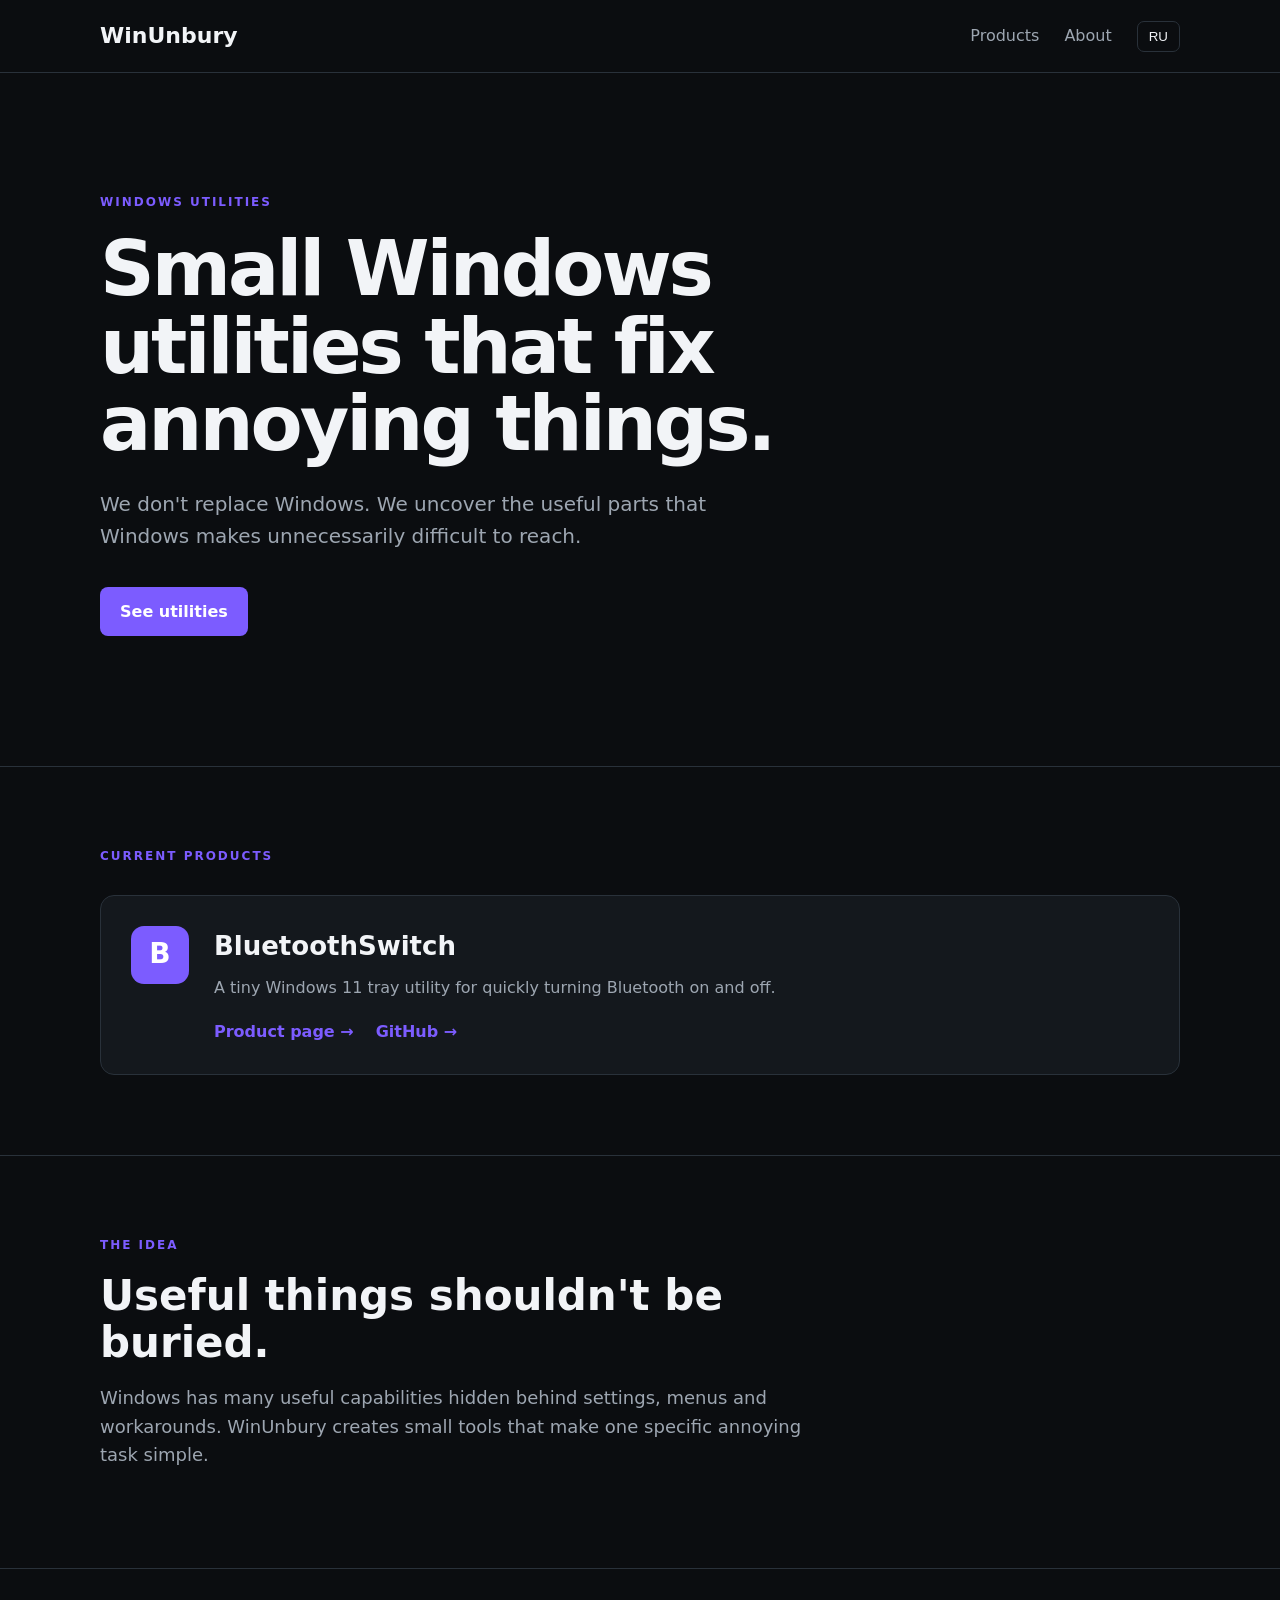
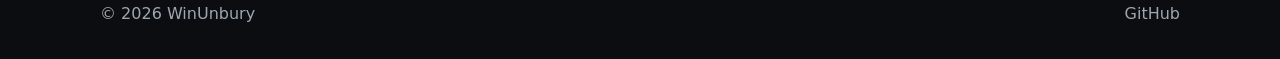
==== index.html @ 7b54a9d6 "Add full Russian and English language switch" ====
<!DOCTYPE html>
<html lang="en">
<head>
    <meta charset="UTF-8">
    <meta name="viewport" content="width=device-width, initial-scale=1.0">

    <title>WinUnbury — Small Windows Utilities</title>

    <meta
        name="description"
        content="Small Windows utilities that fix annoying things."
    >

    <meta property="og:title" content="WinUnbury — Small Windows Utilities">
    <meta
        property="og:description"
        content="Small Windows utilities that fix annoying things."
    >
    <meta property="og:type" content="website">

    <link rel="canonical" href="https://winunbury.com/">
    <link rel="stylesheet" href="style.css">
</head>

<body>

<header class="site-header">
    <div class="container header-inner">

        <a class="logo" href="/">WinUnbury</a>

        <nav>
            <a href="#products" data-en="Products" data-ru="Программы">Products</a>
            <a href="#about" data-en="About" data-ru="О проекте">About</a>

            <button id="languageButton" type="button">RU</button>
        </nav>

    </div>
</header>


<main>

<section class="hero">
    <div class="container">

        <div
            class="eyebrow"
            data-en="WINDOWS UTILITIES"
            data-ru="УТИЛИТЫ WINDOWS"
        >
            WINDOWS UTILITIES
        </div>

        <h1
            data-en="Small Windows utilities that fix annoying things."
            data-ru="Маленькие утилиты Windows, которые исправляют раздражающие вещи."
        >
            Small Windows utilities that fix annoying things.
        </h1>

        <p
            data-en="We don't replace Windows. We uncover the useful parts that Windows makes unnecessarily difficult to reach."
            data-ru="Мы не заменяем Windows. Мы достаём наружу полезные функции, до которых Windows заставляет слишком долго добираться."
        >
            We don't replace Windows.
            We uncover the useful parts that Windows makes unnecessarily difficult to reach.
        </p>

        <a
            class="button"
            href="#products"
            data-en="See utilities"
            data-ru="Посмотреть программы"
        >
            See utilities
        </a>

    </div>
</section>


<section id="products" class="products">
    <div class="container">

        <div
            class="section-label"
            data-en="CURRENT PRODUCTS"
            data-ru="ТЕКУЩИЕ ПРОГРАММЫ"
        >
            CURRENT PRODUCTS
        </div>

        <div class="product-card">

            <div class="product-icon">B</div>

            <div class="product-content">

                <h2>BluetoothSwitch</h2>

                <p
                    data-en="A tiny Windows 11 tray utility for quickly turning Bluetooth on and off."
                    data-ru="Маленькая утилита для Windows 11, которая позволяет быстро включать и выключать Bluetooth из системного трея."
                >
                    A tiny Windows 11 tray utility for quickly
                    turning Bluetooth on and off.
                </p>

                <div class="product-links">

                    <a
                        href="/bluetoothswitch/"
                        data-en="Product page →"
                        data-ru="Страница программы →"
                    >
                        Product page →
                    </a>

                    <a
                        href="https://github.com/AlikAskat/BluetoothSwitch"
                        target="_blank"
                        rel="noopener"
                    >
                        GitHub →
                    </a>

                </div>

            </div>

        </div>

    </div>
</section>


<section id="about" class="about">
    <div class="container">

        <div
            class="section-label"
            data-en="THE IDEA"
            data-ru="ИДЕЯ"
        >
            THE IDEA
        </div>

        <h2
            data-en="Useful things shouldn't be buried."
            data-ru="Полезные вещи не должны быть спрятаны."
        >
            Useful things shouldn't be buried.
        </h2>

        <p
            data-en="Windows has many useful capabilities hidden behind settings, menus and workarounds. WinUnbury creates small tools that make one specific annoying task simple."
            data-ru="В Windows много полезных возможностей спрятано за настройками, меню и обходными путями. WinUnbury создаёт небольшие инструменты, которые делают одну конкретную раздражающую задачу простой."
        >
            Windows has many useful capabilities hidden behind settings,
            menus and workarounds. WinUnbury creates small tools that make
            one specific annoying task simple.
        </p>

    </div>
</section>

</main>


<footer>
    <div class="container footer-inner">

        <span
            data-en="© 2026 WinUnbury"
            data-ru="© 2026 WinUnbury"
        >
            © 2026 WinUnbury
        </span>

        <a
            href="https://github.com/AlikAskat"
            target="_blank"
            rel="noopener"
        >
            GitHub
        </a>

    </div>
</footer>


<script>
const languageButton = document.getElementById("languageButton");

function setLanguage(language) {
    document.documentElement.lang = language;

    document.querySelectorAll("[data-en][data-ru]").forEach(element => {
        element.textContent = element.dataset[language];
    });

    languageButton.textContent = language === "en" ? "RU" : "EN";

    document.title = language === "en"
        ? "WinUnbury — Small Windows Utilities"
        : "WinUnbury — Небольшие утилиты Windows";

    const description = document.querySelector('meta[name="description"]');

    description.setAttribute(
        "content",
        language === "en"
            ? "Small Windows utilities that fix annoying things."
            : "Небольшие утилиты Windows, которые исправляют раздражающие вещи."
    );
}

languageButton.addEventListener("click", () => {
    const currentLanguage = document.documentElement.lang;

    setLanguage(currentLanguage === "en" ? "ru" : "en");
});
</script>

</body>
</html>
---- style.css ----
:root {
    --bg: #0b0d10;
    --surface: #14181d;
    --text: #f2f4f7;
    --muted: #9da6b1;
    --line: #29313a;
    --accent: #7c5cff;
}

* {
    box-sizing: border-box;
}

html {
    scroll-behavior: smooth;
}

body {
    margin: 0;
    background: var(--bg);
    color: var(--text);
    font-family: system-ui, -apple-system, "Segoe UI", sans-serif;
    line-height: 1.6;
}

a {
    color: inherit;
    text-decoration: none;
}

.container {
    width: min(1080px, calc(100% - 40px));
    margin: 0 auto;
}

.site-header {
    border-bottom: 1px solid var(--line);
}

.header-inner {
    min-height: 72px;
    display: flex;
    align-items: center;
    justify-content: space-between;
}

.logo {
    font-size: 22px;
    font-weight: 800;
}

nav {
    display: flex;
    align-items: center;
    gap: 25px;
}

nav a {
    color: var(--muted);
}

nav a:hover {
    color: var(--text);
}

#languageButton {
    border: 1px solid var(--line);
    background: transparent;
    color: var(--text);
    border-radius: 7px;
    padding: 7px 11px;
    cursor: pointer;
}

.hero {
    padding: 120px 0 130px;
}

.eyebrow,
.section-label {
    color: var(--accent);
    font-size: 12px;
    font-weight: 800;
    letter-spacing: 2px;
}

.hero h1 {
    max-width: 800px;
    margin: 18px 0 25px;
    font-size: clamp(42px, 7vw, 76px);
    line-height: 1.02;
    letter-spacing: -3px;
}

.hero p {
    max-width: 690px;
    margin-bottom: 35px;
    color: var(--muted);
    font-size: 20px;
}

.button {
    display: inline-block;
    background: var(--accent);
    color: white;
    padding: 12px 20px;
    border-radius: 8px;
    font-weight: 700;
}

.products,
.about {
    padding: 80px 0;
    border-top: 1px solid var(--line);
}

.product-card {
    margin-top: 28px;
    padding: 30px;
    display: flex;
    gap: 25px;
    border: 1px solid var(--line);
    border-radius: 14px;
    background: var(--surface);
}

.product-icon {
    width: 58px;
    height: 58px;
    flex: 0 0 58px;
    display: grid;
    place-items: center;
    border-radius: 13px;
    background: var(--accent);
    color: white;
    font-size: 28px;
    font-weight: 700;
}

.product-content h2 {
    margin: 0 0 8px;
    font-size: 26px;
}

.product-content p {
    margin: 0;
    color: var(--muted);
}

.product-links {
    display: flex;
    gap: 22px;
    margin-top: 18px;
}

.product-links a {
    color: var(--accent);
    font-weight: 700;
}

.about h2 {
    max-width: 700px;
    margin: 18px 0;
    font-size: 42px;
    line-height: 1.1;
}

.about p {
    max-width: 720px;
    color: var(--muted);
    font-size: 18px;
}

footer {
    border-top: 1px solid var(--line);
}

.footer-inner {
    min-height: 90px;
    display: flex;
    justify-content: space-between;
    align-items: center;
    color: var(--muted);
}

@media (max-width: 650px) {
    .container {
        width: min(100% - 28px, 1080px);
    }

    nav a {
        display: none;
    }

    .hero {
        padding: 80px 0 90px;
    }

    .hero h1 {
        font-size: 46px;
        letter-spacing: -2px;
    }

    .product-card {
        padding: 22px;
    }

    .about h2 {
        font-size: 34px;
    }
}
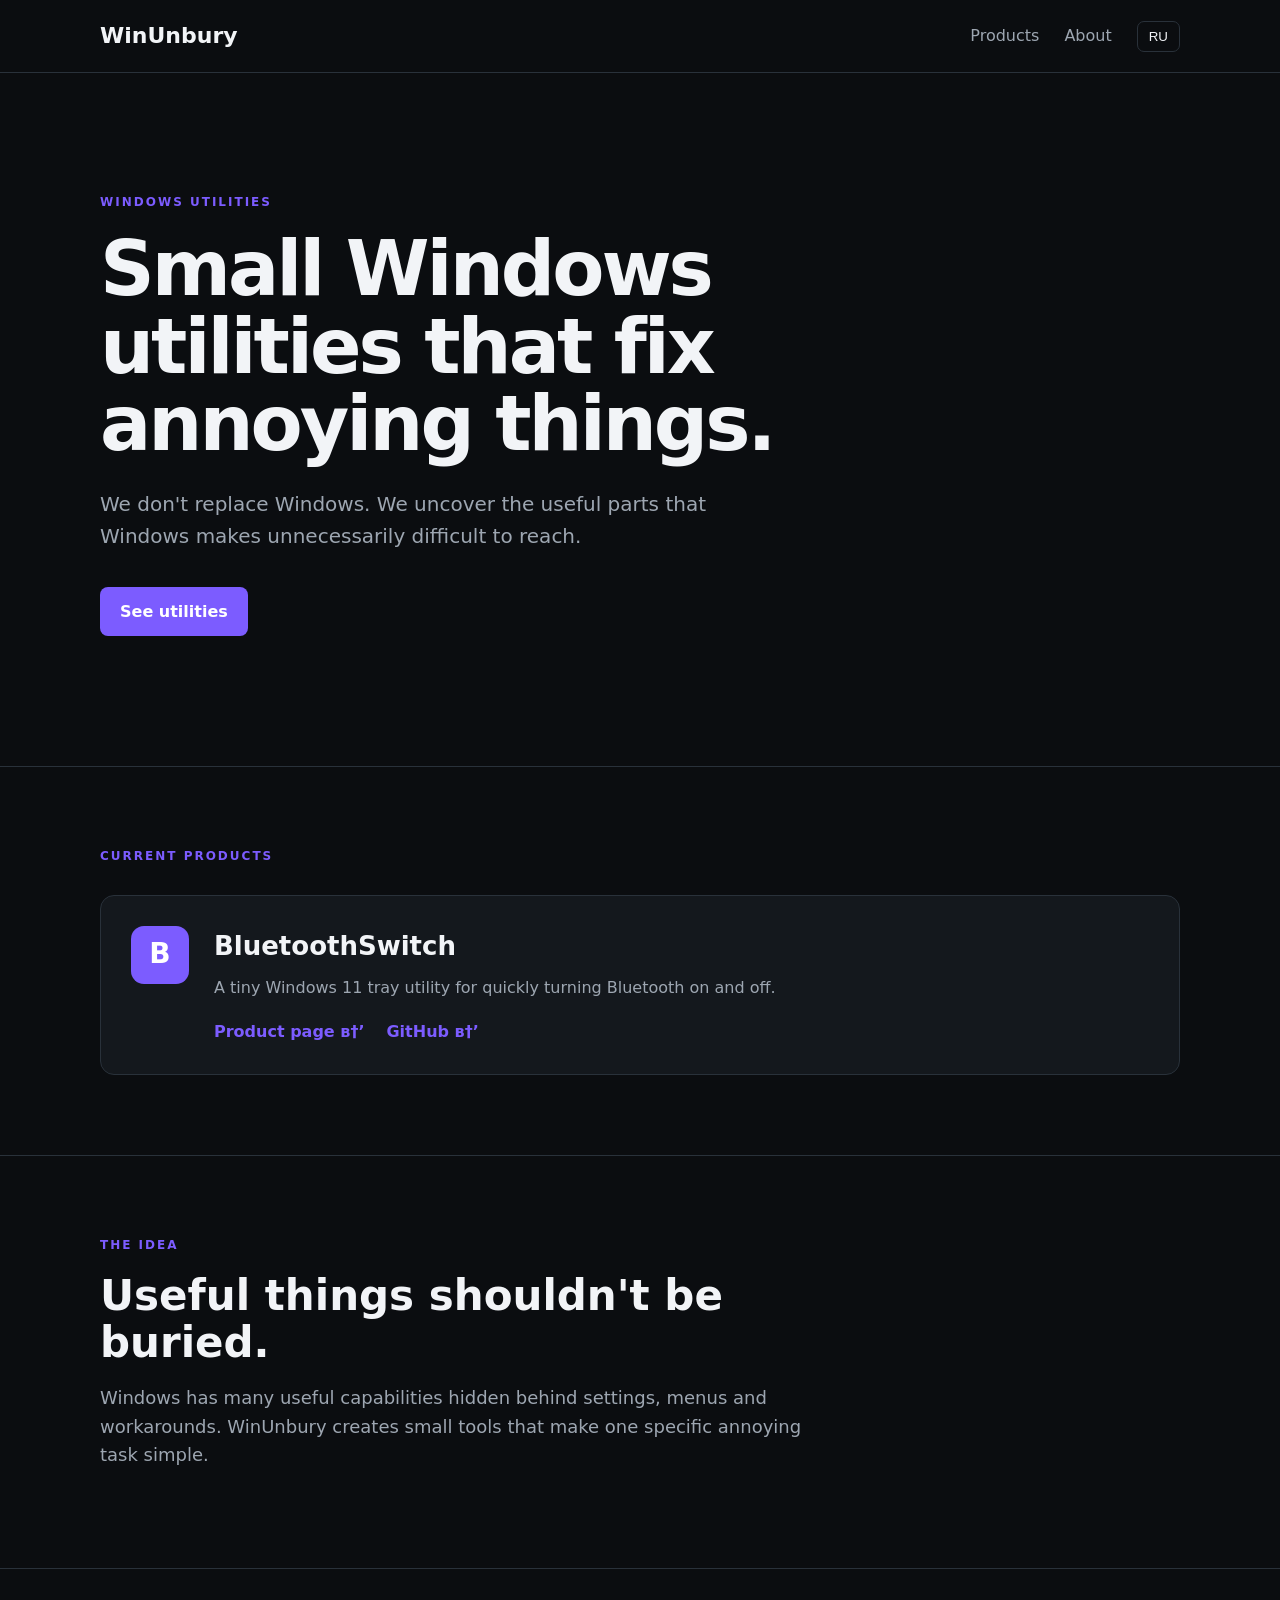
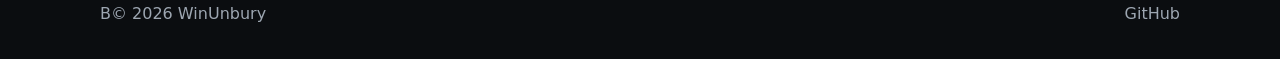
==== commit f5fba45c: "Add technical SEO" ====
--- a/index.html
+++ b/index.html
@@ -1,25 +1,40 @@
-<!DOCTYPE html>
+﻿<!DOCTYPE html>
 <html lang="en">
 <head>
     <meta charset="UTF-8">
     <meta name="viewport" content="width=device-width, initial-scale=1.0">
 
-    <title>WinUnbury — Small Windows Utilities</title>
+    <title>WinUnbury вЂ” Small Windows Utilities</title>
 
     <meta
         name="description"
         content="Small Windows utilities that fix annoying things."
     >
 
-    <meta property="og:title" content="WinUnbury — Small Windows Utilities">
+    <meta property="og:title" content="WinUnbury вЂ” Small Windows Utilities">
     <meta
         property="og:description"
         content="Small Windows utilities that fix annoying things."
     >
     <meta property="og:type" content="website">
 
-    <link rel="canonical" href="https://winunbury.com/">
-    <link rel="stylesheet" href="style.css">
+    <link rel="canonical" href="https://winunbury-site.pages.dev/">
+    <meta name="robots" content="index, follow">
+<meta name="theme-color" content="#0b0d10">
+
+<meta property="og:url" content="https://winunbury-site.pages.dev/">
+
+<script type="application/ld+json">
+{
+  "@context": "https://schema.org",
+  "@type": "WebSite",
+  "name": "WinUnbury",
+  "url": "https://winunbury-site.pages.dev/",
+  "description": "Small Windows utilities that fix annoying things."
+}
+</script>
+
+<link rel="stylesheet" href="style.css">
 </head>
 
 <body>
@@ -30,8 +45,8 @@
         <a class="logo" href="/">WinUnbury</a>
 
         <nav>
-            <a href="#products" data-en="Products" data-ru="Программы">Products</a>
-            <a href="#about" data-en="About" data-ru="О проекте">About</a>
+            <a href="#products" data-en="Products" data-ru="РџСЂРѕРіСЂР°РјРјС‹">Products</a>
+            <a href="#about" data-en="About" data-ru="Рћ РїСЂРѕРµРєС‚Рµ">About</a>
 
             <button id="languageButton" type="button">RU</button>
         </nav>
@@ -48,21 +63,21 @@
         <div
             class="eyebrow"
             data-en="WINDOWS UTILITIES"
-            data-ru="УТИЛИТЫ WINDOWS"
+            data-ru="РЈРўРР›РРўР« WINDOWS"
         >
             WINDOWS UTILITIES
         </div>
 
         <h1
             data-en="Small Windows utilities that fix annoying things."
-            data-ru="Маленькие утилиты Windows, которые исправляют раздражающие вещи."
+            data-ru="РњР°Р»РµРЅСЊРєРёРµ СѓС‚РёР»РёС‚С‹ Windows, РєРѕС‚РѕСЂС‹Рµ РёСЃРїСЂР°РІР»СЏСЋС‚ СЂР°Р·РґСЂР°Р¶Р°СЋС‰РёРµ РІРµС‰Рё."
         >
             Small Windows utilities that fix annoying things.
         </h1>
 
         <p
             data-en="We don't replace Windows. We uncover the useful parts that Windows makes unnecessarily difficult to reach."
-            data-ru="Мы не заменяем Windows. Мы достаём наружу полезные функции, до которых Windows заставляет слишком долго добираться."
+            data-ru="РњС‹ РЅРµ Р·Р°РјРµРЅСЏРµРј Windows. РњС‹ РґРѕСЃС‚Р°С‘Рј РЅР°СЂСѓР¶Сѓ РїРѕР»РµР·РЅС‹Рµ С„СѓРЅРєС†РёРё, РґРѕ РєРѕС‚РѕСЂС‹С… Windows Р·Р°СЃС‚Р°РІР»СЏРµС‚ СЃР»РёС€РєРѕРј РґРѕР»РіРѕ РґРѕР±РёСЂР°С‚СЊСЃСЏ."
         >
             We don't replace Windows.
             We uncover the useful parts that Windows makes unnecessarily difficult to reach.
@@ -72,7 +87,7 @@
             class="button"
             href="#products"
             data-en="See utilities"
-            data-ru="Посмотреть программы"
+            data-ru="РџРѕСЃРјРѕС‚СЂРµС‚СЊ РїСЂРѕРіСЂР°РјРјС‹"
         >
             See utilities
         </a>
@@ -87,7 +102,7 @@
         <div
             class="section-label"
             data-en="CURRENT PRODUCTS"
-            data-ru="ТЕКУЩИЕ ПРОГРАММЫ"
+            data-ru="РўР•РљРЈР©РР• РџР РћР“Р РђРњРњР«"
         >
             CURRENT PRODUCTS
         </div>
@@ -102,7 +117,7 @@
 
                 <p
                     data-en="A tiny Windows 11 tray utility for quickly turning Bluetooth on and off."
-                    data-ru="Маленькая утилита для Windows 11, которая позволяет быстро включать и выключать Bluetooth из системного трея."
+                    data-ru="РњР°Р»РµРЅСЊРєР°СЏ СѓС‚РёР»РёС‚Р° РґР»СЏ Windows 11, РєРѕС‚РѕСЂР°СЏ РїРѕР·РІРѕР»СЏРµС‚ Р±С‹СЃС‚СЂРѕ РІРєР»СЋС‡Р°С‚СЊ Рё РІС‹РєР»СЋС‡Р°С‚СЊ Bluetooth РёР· СЃРёСЃС‚РµРјРЅРѕРіРѕ С‚СЂРµСЏ."
                 >
                     A tiny Windows 11 tray utility for quickly
                     turning Bluetooth on and off.
@@ -112,10 +127,10 @@
 
                     <a
                         href="/bluetoothswitch/"
-                        data-en="Product page →"
-                        data-ru="Страница программы →"
+                        data-en="Product page в†’"
+                        data-ru="РЎС‚СЂР°РЅРёС†Р° РїСЂРѕРіСЂР°РјРјС‹ в†’"
                     >
-                        Product page →
+                        Product page в†’
                     </a>
 
                     <a
@@ -123,7 +138,7 @@
                         target="_blank"
                         rel="noopener"
                     >
-                        GitHub →
+                        GitHub в†’
                     </a>
 
                 </div>
@@ -142,21 +157,21 @@
         <div
             class="section-label"
             data-en="THE IDEA"
-            data-ru="ИДЕЯ"
+            data-ru="РР”Р•РЇ"
         >
             THE IDEA
         </div>
 
         <h2
             data-en="Useful things shouldn't be buried."
-            data-ru="Полезные вещи не должны быть спрятаны."
+            data-ru="РџРѕР»РµР·РЅС‹Рµ РІРµС‰Рё РЅРµ РґРѕР»Р¶РЅС‹ Р±С‹С‚СЊ СЃРїСЂСЏС‚Р°РЅС‹."
         >
             Useful things shouldn't be buried.
         </h2>
 
         <p
             data-en="Windows has many useful capabilities hidden behind settings, menus and workarounds. WinUnbury creates small tools that make one specific annoying task simple."
-            data-ru="В Windows много полезных возможностей спрятано за настройками, меню и обходными путями. WinUnbury создаёт небольшие инструменты, которые делают одну конкретную раздражающую задачу простой."
+            data-ru="Р’ Windows РјРЅРѕРіРѕ РїРѕР»РµР·РЅС‹С… РІРѕР·РјРѕР¶РЅРѕСЃС‚РµР№ СЃРїСЂСЏС‚Р°РЅРѕ Р·Р° РЅР°СЃС‚СЂРѕР№РєР°РјРё, РјРµРЅСЋ Рё РѕР±С…РѕРґРЅС‹РјРё РїСѓС‚СЏРјРё. WinUnbury СЃРѕР·РґР°С‘С‚ РЅРµР±РѕР»СЊС€РёРµ РёРЅСЃС‚СЂСѓРјРµРЅС‚С‹, РєРѕС‚РѕСЂС‹Рµ РґРµР»Р°СЋС‚ РѕРґРЅСѓ РєРѕРЅРєСЂРµС‚РЅСѓСЋ СЂР°Р·РґСЂР°Р¶Р°СЋС‰СѓСЋ Р·Р°РґР°С‡Сѓ РїСЂРѕСЃС‚РѕР№."
         >
             Windows has many useful capabilities hidden behind settings,
             menus and workarounds. WinUnbury creates small tools that make
@@ -173,10 +188,10 @@
     <div class="container footer-inner">
 
         <span
-            data-en="© 2026 WinUnbury"
-            data-ru="© 2026 WinUnbury"
-        >
-            © 2026 WinUnbury
+            data-en="В© 2026 WinUnbury"
+            data-ru="В© 2026 WinUnbury"
+        >
+            В© 2026 WinUnbury
         </span>
 
         <a
@@ -204,8 +219,8 @@
     languageButton.textContent = language === "en" ? "RU" : "EN";
 
     document.title = language === "en"
-        ? "WinUnbury — Small Windows Utilities"
-        : "WinUnbury — Небольшие утилиты Windows";
+        ? "WinUnbury вЂ” Small Windows Utilities"
+        : "WinUnbury вЂ” РќРµР±РѕР»СЊС€РёРµ СѓС‚РёР»РёС‚С‹ Windows";
 
     const description = document.querySelector('meta[name="description"]');
 
@@ -213,7 +228,7 @@
         "content",
         language === "en"
             ? "Small Windows utilities that fix annoying things."
-            : "Небольшие утилиты Windows, которые исправляют раздражающие вещи."
+            : "РќРµР±РѕР»СЊС€РёРµ СѓС‚РёР»РёС‚С‹ Windows, РєРѕС‚РѕСЂС‹Рµ РёСЃРїСЂР°РІР»СЏСЋС‚ СЂР°Р·РґСЂР°Р¶Р°СЋС‰РёРµ РІРµС‰Рё."
     );
 }
 
@@ -225,4 +240,4 @@
 </script>
 
 </body>
-</html>+</html>
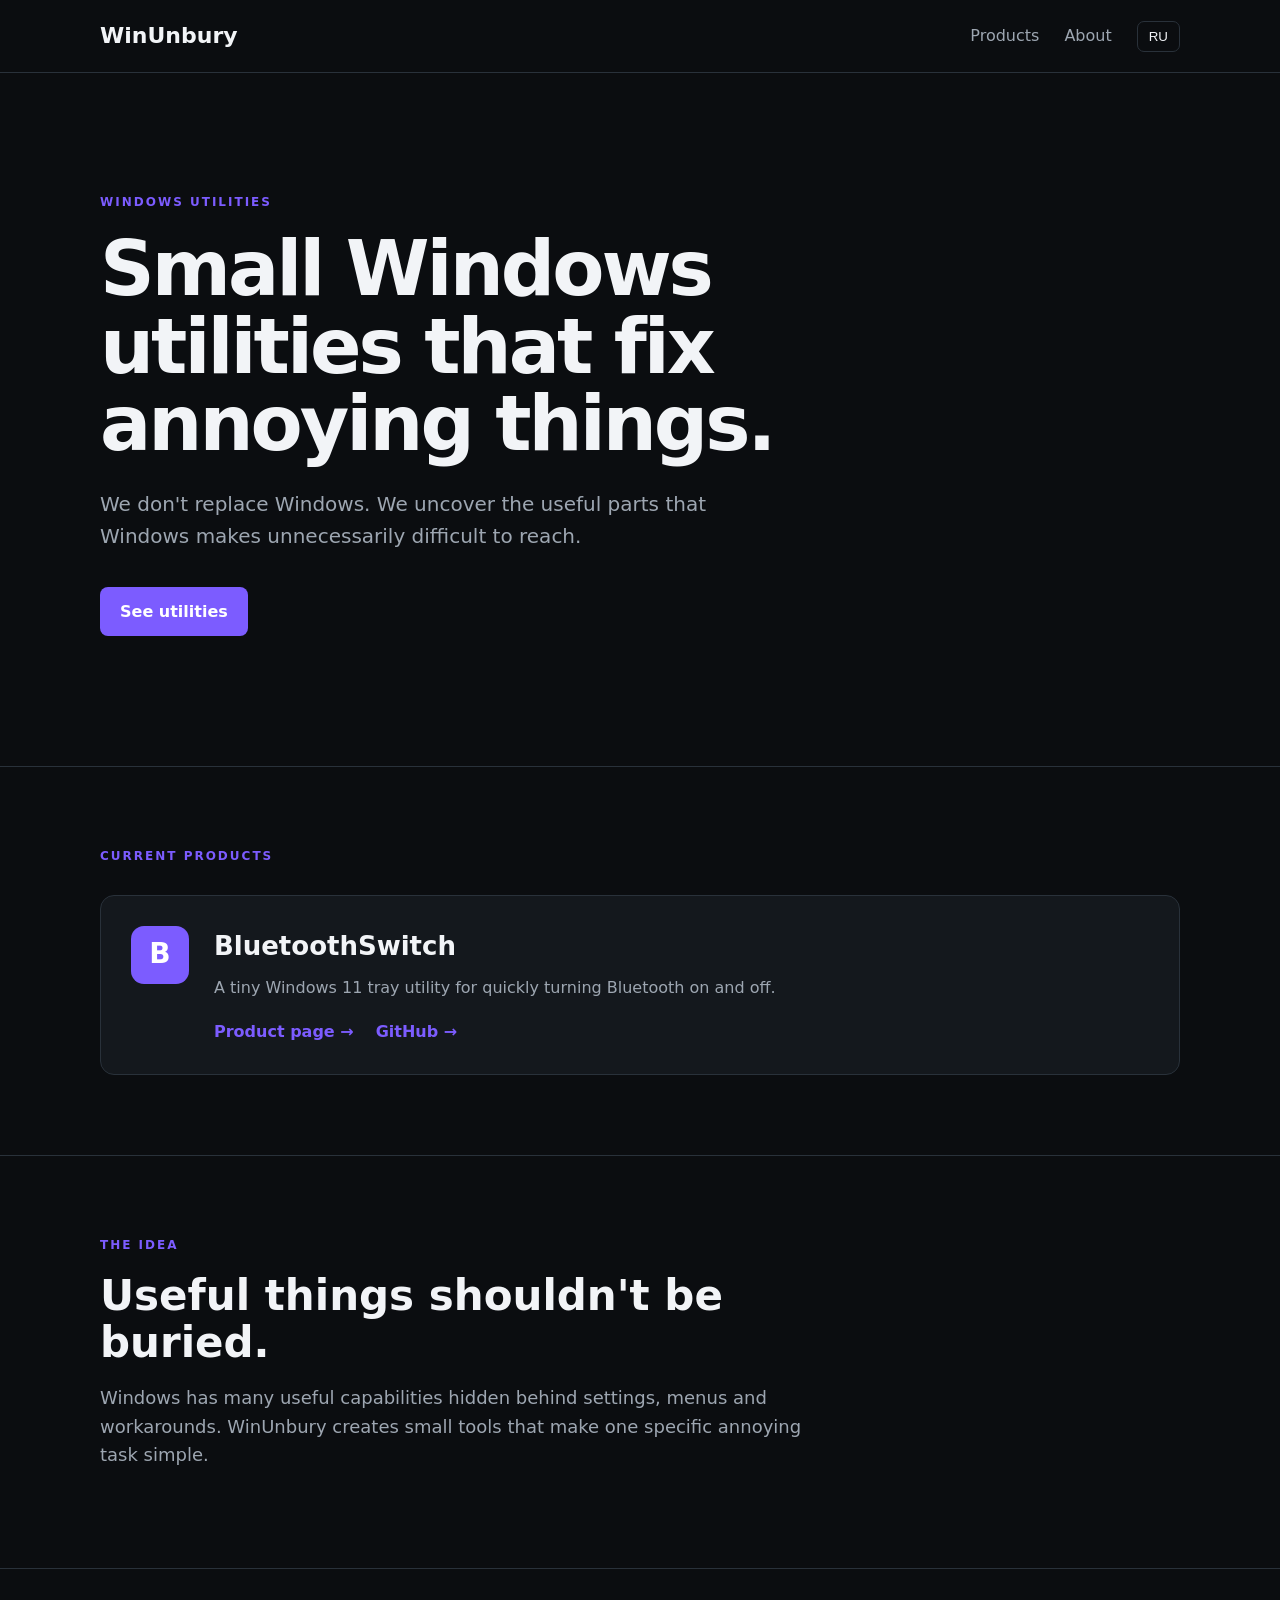
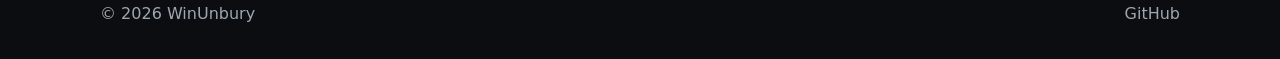
==== commit bc57bca2: "Fix homepage encoding" ====
--- a/index.html
+++ b/index.html
@@ -1,40 +1,32 @@
-﻿<!DOCTYPE html>
+<!DOCTYPE html>
 <html lang="en">
 <head>
     <meta charset="UTF-8">
     <meta name="viewport" content="width=device-width, initial-scale=1.0">
 
-    <title>WinUnbury вЂ” Small Windows Utilities</title>
+    <title>WinUnbury — Small Windows Utilities</title>
+    <meta name="description" content="Small Windows utilities that fix annoying things.">
 
-    <meta
-        name="description"
-        content="Small Windows utilities that fix annoying things."
-    >
-
-    <meta property="og:title" content="WinUnbury вЂ” Small Windows Utilities">
-    <meta
-        property="og:description"
-        content="Small Windows utilities that fix annoying things."
-    >
+    <meta property="og:title" content="WinUnbury — Small Windows Utilities">
+    <meta property="og:description" content="Small Windows utilities that fix annoying things.">
     <meta property="og:type" content="website">
+    <meta property="og:url" content="https://winunbury-site.pages.dev/">
 
     <link rel="canonical" href="https://winunbury-site.pages.dev/">
     <meta name="robots" content="index, follow">
-<meta name="theme-color" content="#0b0d10">
+    <meta name="theme-color" content="#0b0d10">
 
-<meta property="og:url" content="https://winunbury-site.pages.dev/">
+    <script type="application/ld+json">
+    {
+        "@context": "https://schema.org",
+        "@type": "WebSite",
+        "name": "WinUnbury",
+        "url": "https://winunbury-site.pages.dev/",
+        "description": "Small Windows utilities that fix annoying things."
+    }
+    </script>
 
-<script type="application/ld+json">
-{
-  "@context": "https://schema.org",
-  "@type": "WebSite",
-  "name": "WinUnbury",
-  "url": "https://winunbury-site.pages.dev/",
-  "description": "Small Windows utilities that fix annoying things."
-}
-</script>
-
-<link rel="stylesheet" href="style.css">
+    <link rel="stylesheet" href="/style.css">
 </head>
 
 <body>
@@ -45,8 +37,13 @@
         <a class="logo" href="/">WinUnbury</a>
 
         <nav>
-            <a href="#products" data-en="Products" data-ru="РџСЂРѕРіСЂР°РјРјС‹">Products</a>
-            <a href="#about" data-en="About" data-ru="Рћ РїСЂРѕРµРєС‚Рµ">About</a>
+            <a href="#products"
+               data-en="Products"
+               data-ru="Программы">Products</a>
+
+            <a href="#about"
+               data-en="About"
+               data-ru="О проекте">About</a>
 
             <button id="languageButton" type="button">RU</button>
         </nav>
@@ -60,35 +57,28 @@
 <section class="hero">
     <div class="container">
 
-        <div
-            class="eyebrow"
-            data-en="WINDOWS UTILITIES"
-            data-ru="РЈРўРР›РРўР« WINDOWS"
-        >
+        <div class="eyebrow"
+             data-en="WINDOWS UTILITIES"
+             data-ru="УТИЛИТЫ ДЛЯ WINDOWS">
             WINDOWS UTILITIES
         </div>
 
         <h1
             data-en="Small Windows utilities that fix annoying things."
-            data-ru="РњР°Р»РµРЅСЊРєРёРµ СѓС‚РёР»РёС‚С‹ Windows, РєРѕС‚РѕСЂС‹Рµ РёСЃРїСЂР°РІР»СЏСЋС‚ СЂР°Р·РґСЂР°Р¶Р°СЋС‰РёРµ РІРµС‰Рё."
-        >
+            data-ru="Небольшие утилиты Windows, которые решают раздражающие мелочи.">
             Small Windows utilities that fix annoying things.
         </h1>
 
         <p
             data-en="We don't replace Windows. We uncover the useful parts that Windows makes unnecessarily difficult to reach."
-            data-ru="РњС‹ РЅРµ Р·Р°РјРµРЅСЏРµРј Windows. РњС‹ РґРѕСЃС‚Р°С‘Рј РЅР°СЂСѓР¶Сѓ РїРѕР»РµР·РЅС‹Рµ С„СѓРЅРєС†РёРё, РґРѕ РєРѕС‚РѕСЂС‹С… Windows Р·Р°СЃС‚Р°РІР»СЏРµС‚ СЃР»РёС€РєРѕРј РґРѕР»РіРѕ РґРѕР±РёСЂР°С‚СЊСЃСЏ."
-        >
-            We don't replace Windows.
-            We uncover the useful parts that Windows makes unnecessarily difficult to reach.
+            data-ru="Мы не заменяем Windows. Мы делаем удобнее то, что Windows почему-то прячет глубоко в системе.">
+            We don't replace Windows. We uncover the useful parts that Windows makes unnecessarily difficult to reach.
         </p>
 
-        <a
-            class="button"
-            href="#products"
-            data-en="See utilities"
-            data-ru="РџРѕСЃРјРѕС‚СЂРµС‚СЊ РїСЂРѕРіСЂР°РјРјС‹"
-        >
+        <a class="button"
+           href="#products"
+           data-en="See utilities"
+           data-ru="Посмотреть программы">
             See utilities
         </a>
 
@@ -99,11 +89,9 @@
 <section id="products" class="products">
     <div class="container">
 
-        <div
-            class="section-label"
-            data-en="CURRENT PRODUCTS"
-            data-ru="РўР•РљРЈР©РР• РџР РћР“Р РђРњРњР«"
-        >
+        <div class="section-label"
+             data-en="CURRENT PRODUCTS"
+             data-ru="ТЕКУЩИЕ ПРОГРАММЫ">
             CURRENT PRODUCTS
         </div>
 
@@ -117,28 +105,22 @@
 
                 <p
                     data-en="A tiny Windows 11 tray utility for quickly turning Bluetooth on and off."
-                    data-ru="РњР°Р»РµРЅСЊРєР°СЏ СѓС‚РёР»РёС‚Р° РґР»СЏ Windows 11, РєРѕС‚РѕСЂР°СЏ РїРѕР·РІРѕР»СЏРµС‚ Р±С‹СЃС‚СЂРѕ РІРєР»СЋС‡Р°С‚СЊ Рё РІС‹РєР»СЋС‡Р°С‚СЊ Bluetooth РёР· СЃРёСЃС‚РµРјРЅРѕРіРѕ С‚СЂРµСЏ."
-                >
-                    A tiny Windows 11 tray utility for quickly
-                    turning Bluetooth on and off.
+                    data-ru="Небольшая утилита для Windows 11, которая позволяет быстро включать и выключать Bluetooth.">
+                    A tiny Windows 11 tray utility for quickly turning Bluetooth on and off.
                 </p>
 
                 <div class="product-links">
 
-                    <a
-                        href="/bluetoothswitch/"
-                        data-en="Product page в†’"
-                        data-ru="РЎС‚СЂР°РЅРёС†Р° РїСЂРѕРіСЂР°РјРјС‹ в†’"
-                    >
-                        Product page в†’
+                    <a href="/bluetoothswitch/"
+                       data-en="Product page →"
+                       data-ru="Страница программы →">
+                        Product page →
                     </a>
 
-                    <a
-                        href="https://github.com/AlikAskat/BluetoothSwitch"
-                        target="_blank"
-                        rel="noopener"
-                    >
-                        GitHub в†’
+                    <a href="https://github.com/AlikAskat/BluetoothSwitch"
+                       target="_blank"
+                       rel="noopener">
+                        GitHub →
                     </a>
 
                 </div>
@@ -154,28 +136,22 @@
 <section id="about" class="about">
     <div class="container">
 
-        <div
-            class="section-label"
-            data-en="THE IDEA"
-            data-ru="РР”Р•РЇ"
-        >
+        <div class="section-label"
+             data-en="THE IDEA"
+             data-ru="ИДЕЯ">
             THE IDEA
         </div>
 
         <h2
             data-en="Useful things shouldn't be buried."
-            data-ru="РџРѕР»РµР·РЅС‹Рµ РІРµС‰Рё РЅРµ РґРѕР»Р¶РЅС‹ Р±С‹С‚СЊ СЃРїСЂСЏС‚Р°РЅС‹."
-        >
+            data-ru="Полезные вещи не должны быть спрятаны.">
             Useful things shouldn't be buried.
         </h2>
 
         <p
             data-en="Windows has many useful capabilities hidden behind settings, menus and workarounds. WinUnbury creates small tools that make one specific annoying task simple."
-            data-ru="Р’ Windows РјРЅРѕРіРѕ РїРѕР»РµР·РЅС‹С… РІРѕР·РјРѕР¶РЅРѕСЃС‚РµР№ СЃРїСЂСЏС‚Р°РЅРѕ Р·Р° РЅР°СЃС‚СЂРѕР№РєР°РјРё, РјРµРЅСЋ Рё РѕР±С…РѕРґРЅС‹РјРё РїСѓС‚СЏРјРё. WinUnbury СЃРѕР·РґР°С‘С‚ РЅРµР±РѕР»СЊС€РёРµ РёРЅСЃС‚СЂСѓРјРµРЅС‚С‹, РєРѕС‚РѕСЂС‹Рµ РґРµР»Р°СЋС‚ РѕРґРЅСѓ РєРѕРЅРєСЂРµС‚РЅСѓСЋ СЂР°Р·РґСЂР°Р¶Р°СЋС‰СѓСЋ Р·Р°РґР°С‡Сѓ РїСЂРѕСЃС‚РѕР№."
-        >
-            Windows has many useful capabilities hidden behind settings,
-            menus and workarounds. WinUnbury creates small tools that make
-            one specific annoying task simple.
+            data-ru="В Windows много полезных возможностей спрятано за настройками, меню и лишними обходными путями. WinUnbury делает небольшие программы, которые решают одну конкретную раздражающую задачу.">
+            Windows has many useful capabilities hidden behind settings, menus and workarounds. WinUnbury creates small tools that make one specific annoying task simple.
         </p>
 
     </div>
@@ -187,18 +163,11 @@
 <footer>
     <div class="container footer-inner">
 
-        <span
-            data-en="В© 2026 WinUnbury"
-            data-ru="В© 2026 WinUnbury"
-        >
-            В© 2026 WinUnbury
-        </span>
+        <span>© 2026 WinUnbury</span>
 
-        <a
-            href="https://github.com/AlikAskat"
-            target="_blank"
-            rel="noopener"
-        >
+        <a href="https://github.com/AlikAskat"
+           target="_blank"
+           rel="noopener">
             GitHub
         </a>
 
@@ -209,33 +178,18 @@
 <script>
 const languageButton = document.getElementById("languageButton");
 
-function setLanguage(language) {
-    document.documentElement.lang = language;
+languageButton.addEventListener("click", function () {
 
-    document.querySelectorAll("[data-en][data-ru]").forEach(element => {
-        element.textContent = element.dataset[language];
+    const currentLanguage = document.documentElement.lang;
+    const newLanguage = currentLanguage === "en" ? "ru" : "en";
+
+    document.documentElement.lang = newLanguage;
+
+    document.querySelectorAll("[data-en][data-ru]").forEach(function (element) {
+        element.textContent = element.getAttribute("data-" + newLanguage);
     });
 
-    languageButton.textContent = language === "en" ? "RU" : "EN";
-
-    document.title = language === "en"
-        ? "WinUnbury вЂ” Small Windows Utilities"
-        : "WinUnbury вЂ” РќРµР±РѕР»СЊС€РёРµ СѓС‚РёР»РёС‚С‹ Windows";
-
-    const description = document.querySelector('meta[name="description"]');
-
-    description.setAttribute(
-        "content",
-        language === "en"
-            ? "Small Windows utilities that fix annoying things."
-            : "РќРµР±РѕР»СЊС€РёРµ СѓС‚РёР»РёС‚С‹ Windows, РєРѕС‚РѕСЂС‹Рµ РёСЃРїСЂР°РІР»СЏСЋС‚ СЂР°Р·РґСЂР°Р¶Р°СЋС‰РёРµ РІРµС‰Рё."
-    );
-}
-
-languageButton.addEventListener("click", () => {
-    const currentLanguage = document.documentElement.lang;
-
-    setLanguage(currentLanguage === "en" ? "ru" : "en");
+    languageButton.textContent = newLanguage === "en" ? "RU" : "EN";
 });
 </script>
 
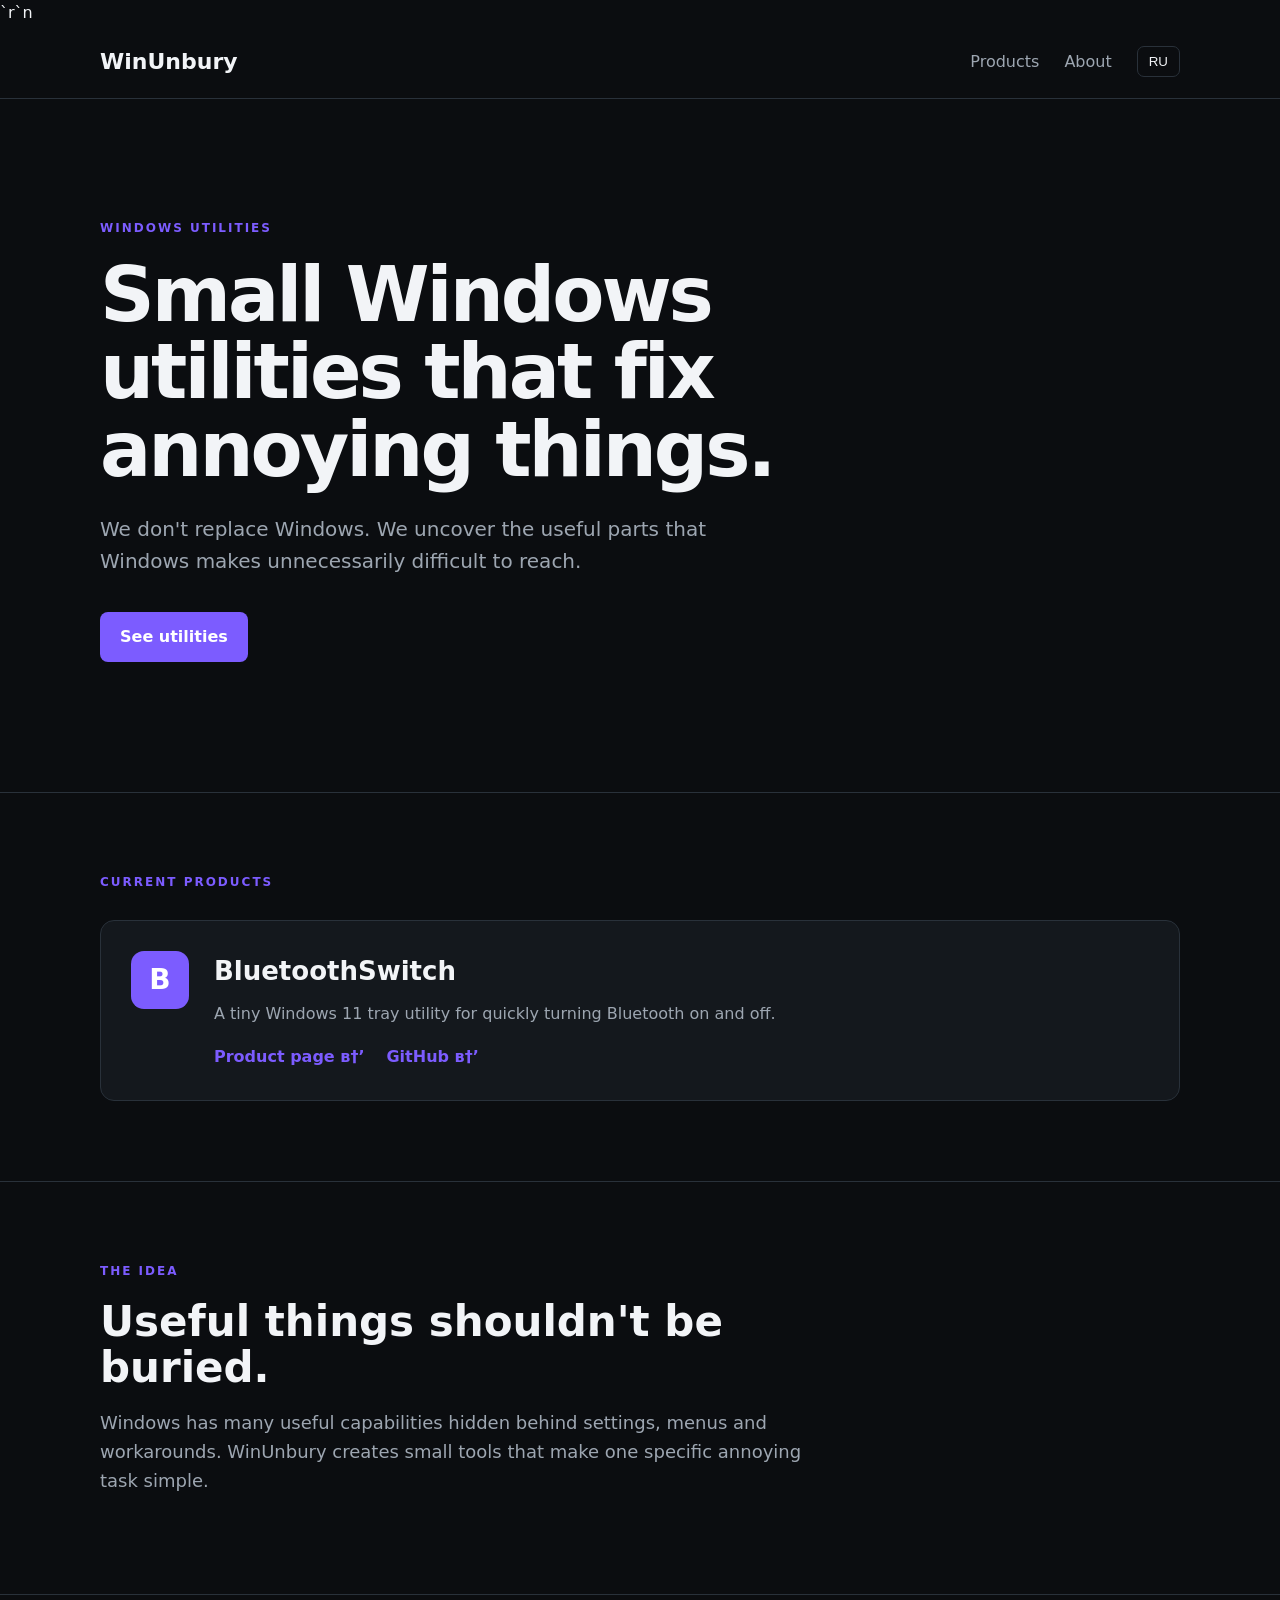
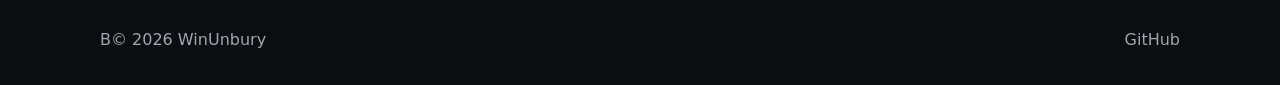
==== commit 62dc699e: "Add selected WinUnbury favicon" ====
--- a/index.html
+++ b/index.html
@@ -1,13 +1,13 @@
-<!DOCTYPE html>
+﻿<!DOCTYPE html>
 <html lang="en">
 <head>
     <meta charset="UTF-8">
     <meta name="viewport" content="width=device-width, initial-scale=1.0">
 
-    <title>WinUnbury — Small Windows Utilities</title>
+    <title>WinUnbury вЂ” Small Windows Utilities</title>`r`n    <link rel="icon" type="image/png" href="/winunbury-favicon-selected.png">
     <meta name="description" content="Small Windows utilities that fix annoying things.">
 
-    <meta property="og:title" content="WinUnbury — Small Windows Utilities">
+    <meta property="og:title" content="WinUnbury вЂ” Small Windows Utilities">
     <meta property="og:description" content="Small Windows utilities that fix annoying things.">
     <meta property="og:type" content="website">
     <meta property="og:url" content="https://winunbury-site.pages.dev/">
@@ -39,11 +39,11 @@
         <nav>
             <a href="#products"
                data-en="Products"
-               data-ru="Программы">Products</a>
+               data-ru="РџСЂРѕРіСЂР°РјРјС‹">Products</a>
 
             <a href="#about"
                data-en="About"
-               data-ru="О проекте">About</a>
+               data-ru="Рћ РїСЂРѕРµРєС‚Рµ">About</a>
 
             <button id="languageButton" type="button">RU</button>
         </nav>
@@ -59,26 +59,26 @@
 
         <div class="eyebrow"
              data-en="WINDOWS UTILITIES"
-             data-ru="УТИЛИТЫ ДЛЯ WINDOWS">
+             data-ru="РЈРўРР›РРўР« Р”Р›РЇ WINDOWS">
             WINDOWS UTILITIES
         </div>
 
         <h1
             data-en="Small Windows utilities that fix annoying things."
-            data-ru="Небольшие утилиты Windows, которые решают раздражающие мелочи.">
+            data-ru="РќРµР±РѕР»СЊС€РёРµ СѓС‚РёР»РёС‚С‹ Windows, РєРѕС‚РѕСЂС‹Рµ СЂРµС€Р°СЋС‚ СЂР°Р·РґСЂР°Р¶Р°СЋС‰РёРµ РјРµР»РѕС‡Рё.">
             Small Windows utilities that fix annoying things.
         </h1>
 
         <p
             data-en="We don't replace Windows. We uncover the useful parts that Windows makes unnecessarily difficult to reach."
-            data-ru="Мы не заменяем Windows. Мы делаем удобнее то, что Windows почему-то прячет глубоко в системе.">
+            data-ru="РњС‹ РЅРµ Р·Р°РјРµРЅСЏРµРј Windows. РњС‹ РґРµР»Р°РµРј СѓРґРѕР±РЅРµРµ С‚Рѕ, С‡С‚Рѕ Windows РїРѕС‡РµРјСѓ-С‚Рѕ РїСЂСЏС‡РµС‚ РіР»СѓР±РѕРєРѕ РІ СЃРёСЃС‚РµРјРµ.">
             We don't replace Windows. We uncover the useful parts that Windows makes unnecessarily difficult to reach.
         </p>
 
         <a class="button"
            href="#products"
            data-en="See utilities"
-           data-ru="Посмотреть программы">
+           data-ru="РџРѕСЃРјРѕС‚СЂРµС‚СЊ РїСЂРѕРіСЂР°РјРјС‹">
             See utilities
         </a>
 
@@ -91,7 +91,7 @@
 
         <div class="section-label"
              data-en="CURRENT PRODUCTS"
-             data-ru="ТЕКУЩИЕ ПРОГРАММЫ">
+             data-ru="РўР•РљРЈР©РР• РџР РћР“Р РђРњРњР«">
             CURRENT PRODUCTS
         </div>
 
@@ -105,22 +105,22 @@
 
                 <p
                     data-en="A tiny Windows 11 tray utility for quickly turning Bluetooth on and off."
-                    data-ru="Небольшая утилита для Windows 11, которая позволяет быстро включать и выключать Bluetooth.">
+                    data-ru="РќРµР±РѕР»СЊС€Р°СЏ СѓС‚РёР»РёС‚Р° РґР»СЏ Windows 11, РєРѕС‚РѕСЂР°СЏ РїРѕР·РІРѕР»СЏРµС‚ Р±С‹СЃС‚СЂРѕ РІРєР»СЋС‡Р°С‚СЊ Рё РІС‹РєР»СЋС‡Р°С‚СЊ Bluetooth.">
                     A tiny Windows 11 tray utility for quickly turning Bluetooth on and off.
                 </p>
 
                 <div class="product-links">
 
                     <a href="/bluetoothswitch/"
-                       data-en="Product page →"
-                       data-ru="Страница программы →">
-                        Product page →
+                       data-en="Product page в†’"
+                       data-ru="РЎС‚СЂР°РЅРёС†Р° РїСЂРѕРіСЂР°РјРјС‹ в†’">
+                        Product page в†’
                     </a>
 
                     <a href="https://github.com/AlikAskat/BluetoothSwitch"
                        target="_blank"
                        rel="noopener">
-                        GitHub →
+                        GitHub в†’
                     </a>
 
                 </div>
@@ -138,19 +138,19 @@
 
         <div class="section-label"
              data-en="THE IDEA"
-             data-ru="ИДЕЯ">
+             data-ru="РР”Р•РЇ">
             THE IDEA
         </div>
 
         <h2
             data-en="Useful things shouldn't be buried."
-            data-ru="Полезные вещи не должны быть спрятаны.">
+            data-ru="РџРѕР»РµР·РЅС‹Рµ РІРµС‰Рё РЅРµ РґРѕР»Р¶РЅС‹ Р±С‹С‚СЊ СЃРїСЂСЏС‚Р°РЅС‹.">
             Useful things shouldn't be buried.
         </h2>
 
         <p
             data-en="Windows has many useful capabilities hidden behind settings, menus and workarounds. WinUnbury creates small tools that make one specific annoying task simple."
-            data-ru="В Windows много полезных возможностей спрятано за настройками, меню и лишними обходными путями. WinUnbury делает небольшие программы, которые решают одну конкретную раздражающую задачу.">
+            data-ru="Р’ Windows РјРЅРѕРіРѕ РїРѕР»РµР·РЅС‹С… РІРѕР·РјРѕР¶РЅРѕСЃС‚РµР№ СЃРїСЂСЏС‚Р°РЅРѕ Р·Р° РЅР°СЃС‚СЂРѕР№РєР°РјРё, РјРµРЅСЋ Рё Р»РёС€РЅРёРјРё РѕР±С…РѕРґРЅС‹РјРё РїСѓС‚СЏРјРё. WinUnbury РґРµР»Р°РµС‚ РЅРµР±РѕР»СЊС€РёРµ РїСЂРѕРіСЂР°РјРјС‹, РєРѕС‚РѕСЂС‹Рµ СЂРµС€Р°СЋС‚ РѕРґРЅСѓ РєРѕРЅРєСЂРµС‚РЅСѓСЋ СЂР°Р·РґСЂР°Р¶Р°СЋС‰СѓСЋ Р·Р°РґР°С‡Сѓ.">
             Windows has many useful capabilities hidden behind settings, menus and workarounds. WinUnbury creates small tools that make one specific annoying task simple.
         </p>
 
@@ -163,7 +163,7 @@
 <footer>
     <div class="container footer-inner">
 
-        <span>© 2026 WinUnbury</span>
+        <span>В© 2026 WinUnbury</span>
 
         <a href="https://github.com/AlikAskat"
            target="_blank"
@@ -195,3 +195,4 @@
 
 </body>
 </html>
+
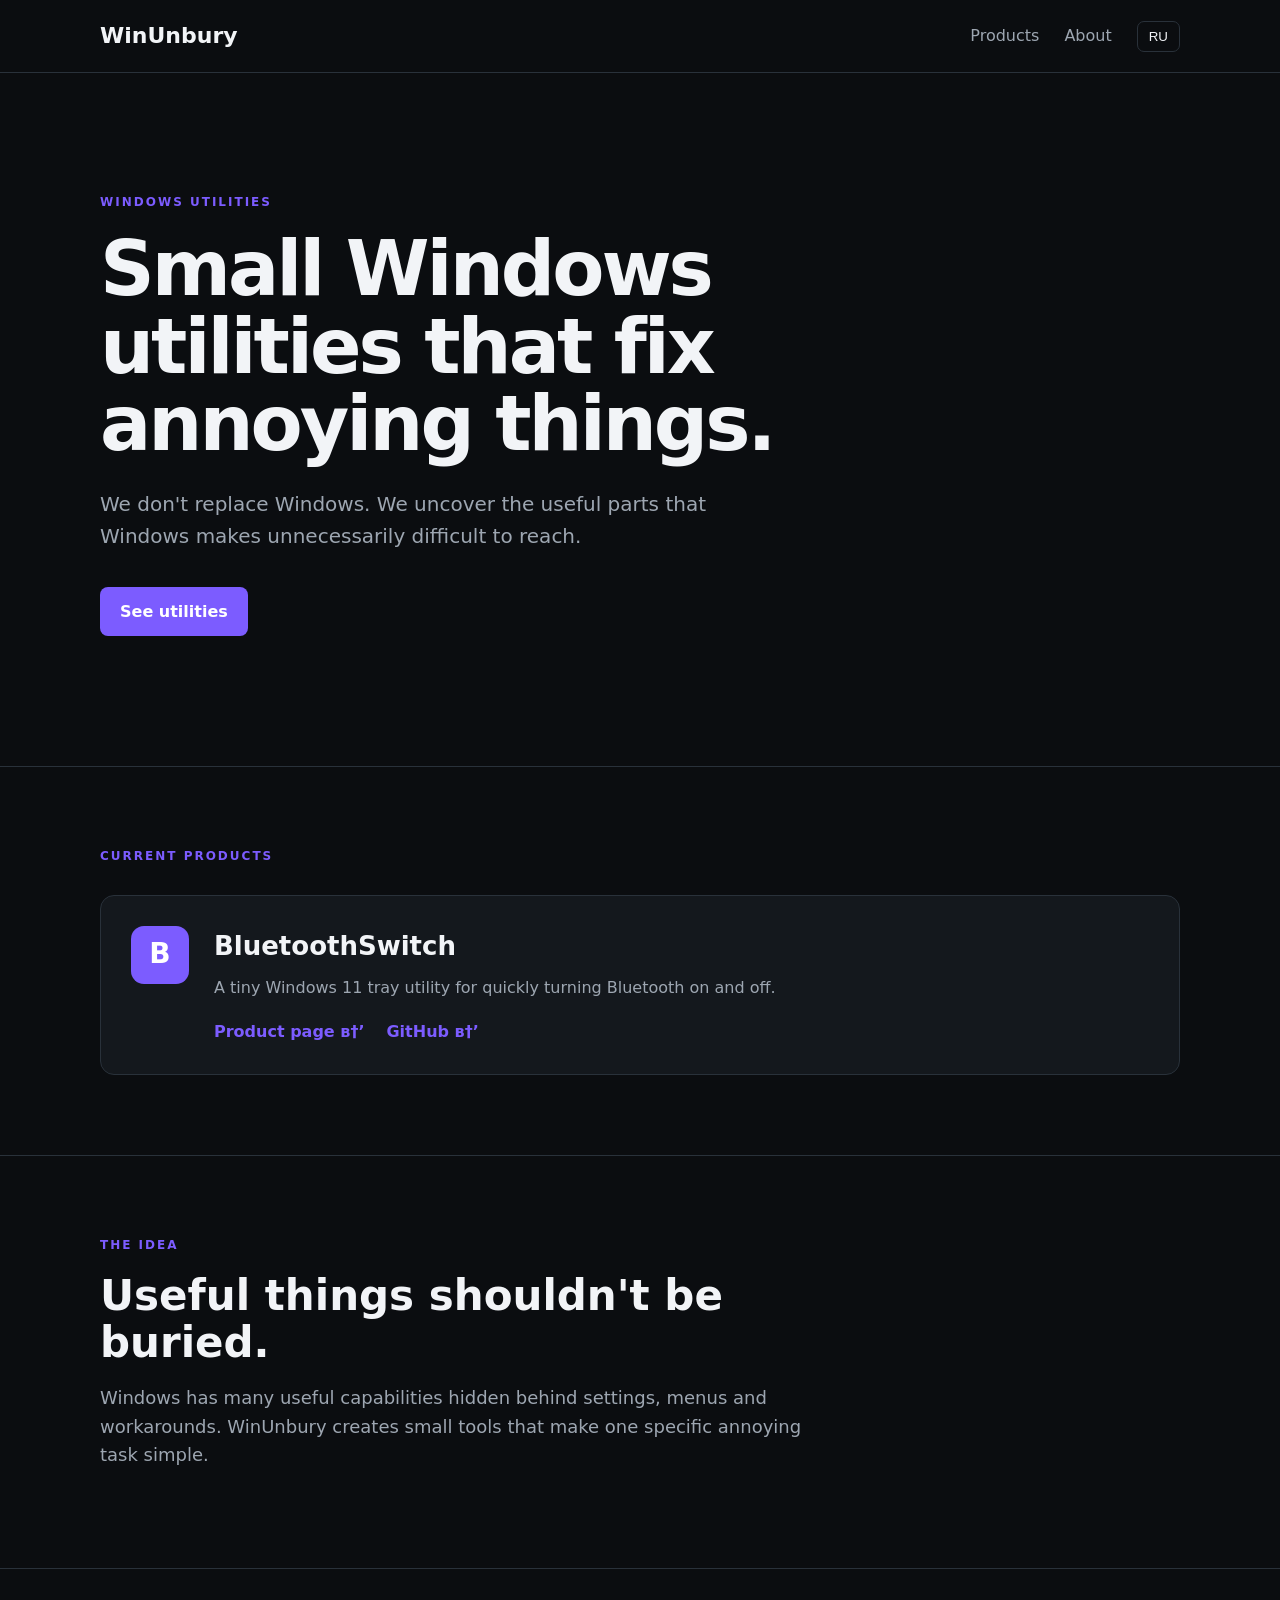
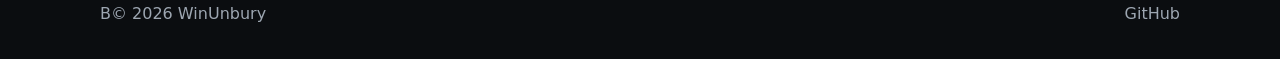
==== commit 1ce5c505: "Fix favicon markup" ====
--- a/index.html
+++ b/index.html
@@ -4,7 +4,8 @@
     <meta charset="UTF-8">
     <meta name="viewport" content="width=device-width, initial-scale=1.0">
 
-    <title>WinUnbury вЂ” Small Windows Utilities</title>`r`n    <link rel="icon" type="image/png" href="/winunbury-favicon-selected.png">
+    <title>WinUnbury — Small Windows Utilities</title>
+<link rel="icon" type="image/png" href="/winunbury-favicon-selected.png?v=2">
     <meta name="description" content="Small Windows utilities that fix annoying things.">
 
     <meta property="og:title" content="WinUnbury вЂ” Small Windows Utilities">
@@ -196,3 +197,8 @@
 </body>
 </html>
 
+
+
+
+
+
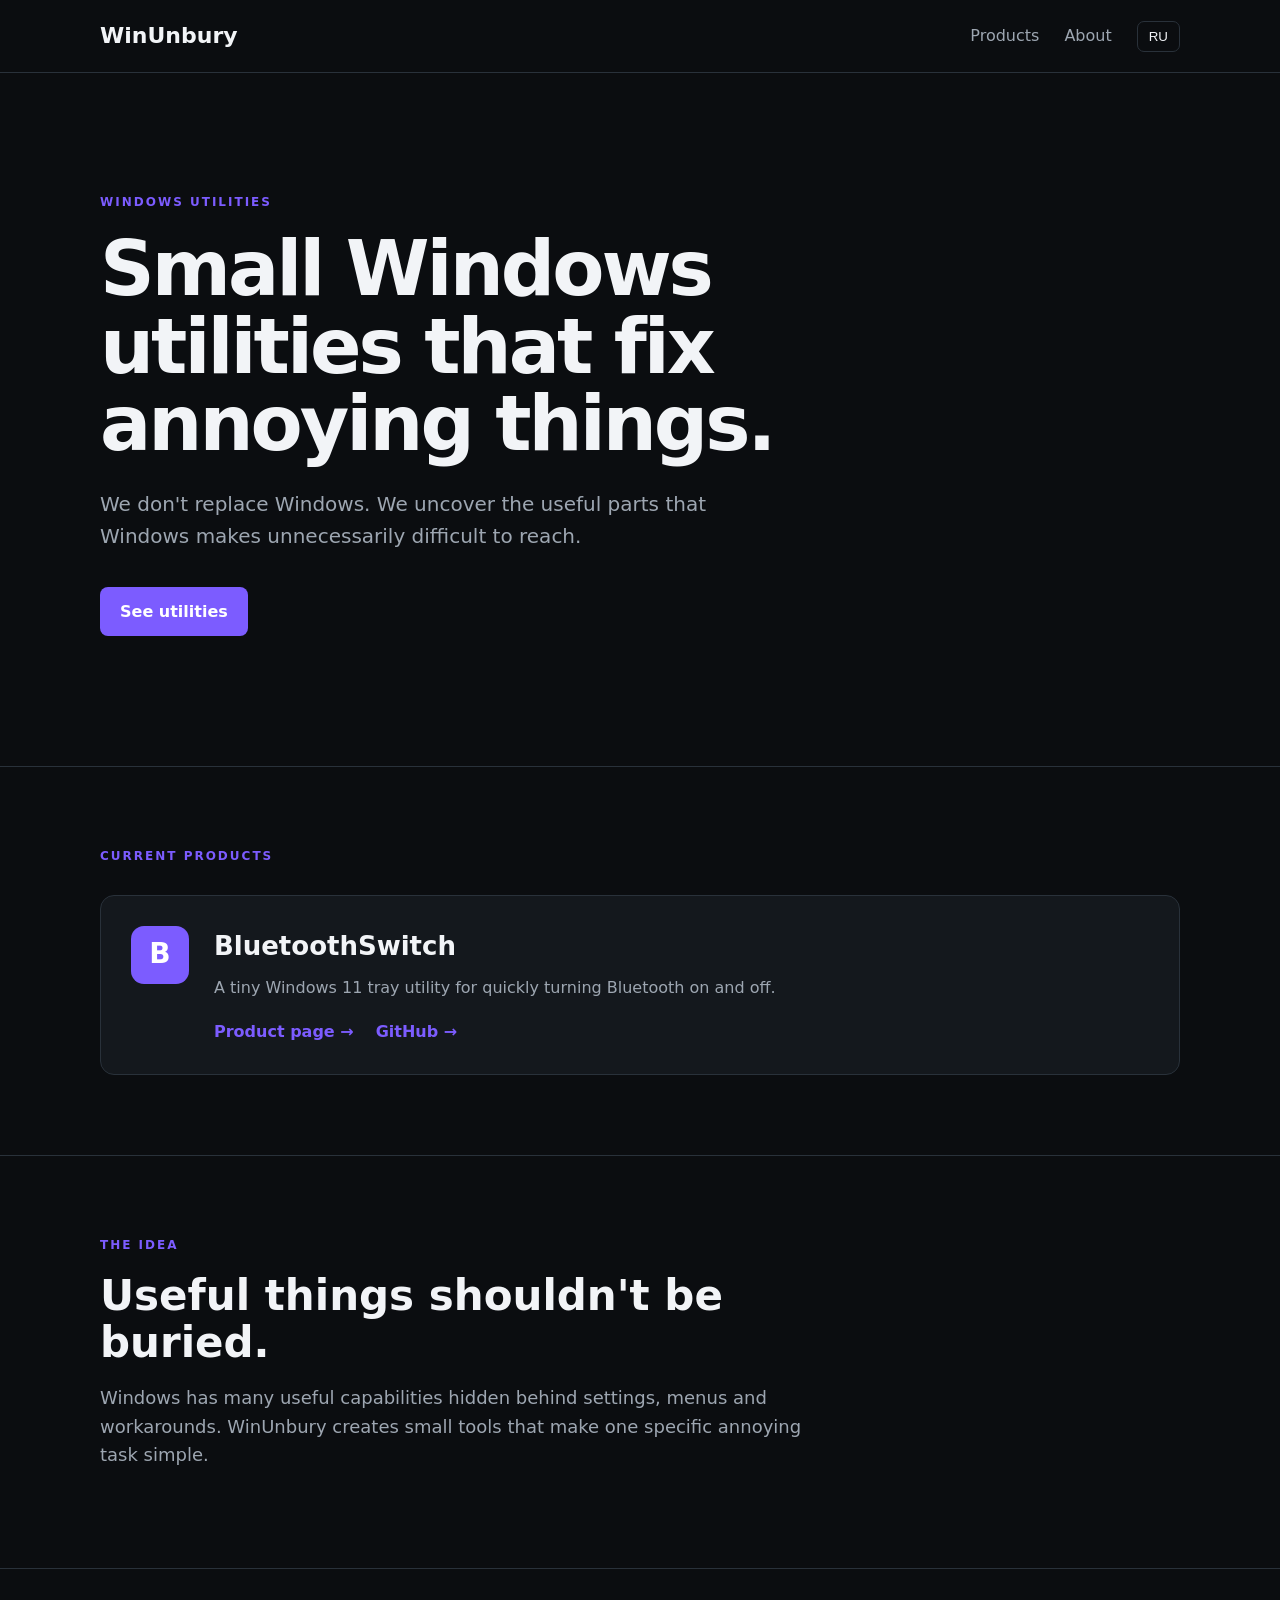
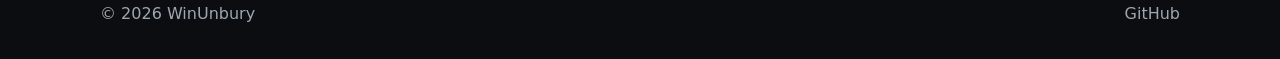
==== commit 8e4cfbd8: "Restore Russian homepage encoding" ====
--- a/index.html
+++ b/index.html
@@ -1,14 +1,13 @@
-﻿<!DOCTYPE html>
+<!DOCTYPE html>
 <html lang="en">
 <head>
     <meta charset="UTF-8">
     <meta name="viewport" content="width=device-width, initial-scale=1.0">
 
     <title>WinUnbury — Small Windows Utilities</title>
-<link rel="icon" type="image/png" href="/winunbury-favicon-selected.png?v=2">
     <meta name="description" content="Small Windows utilities that fix annoying things.">
 
-    <meta property="og:title" content="WinUnbury вЂ” Small Windows Utilities">
+    <meta property="og:title" content="WinUnbury — Small Windows Utilities">
     <meta property="og:description" content="Small Windows utilities that fix annoying things.">
     <meta property="og:type" content="website">
     <meta property="og:url" content="https://winunbury-site.pages.dev/">
@@ -40,11 +39,11 @@
         <nav>
             <a href="#products"
                data-en="Products"
-               data-ru="РџСЂРѕРіСЂР°РјРјС‹">Products</a>
+               data-ru="Программы">Products</a>
 
             <a href="#about"
                data-en="About"
-               data-ru="Рћ РїСЂРѕРµРєС‚Рµ">About</a>
+               data-ru="О проекте">About</a>
 
             <button id="languageButton" type="button">RU</button>
         </nav>
@@ -60,26 +59,26 @@
 
         <div class="eyebrow"
              data-en="WINDOWS UTILITIES"
-             data-ru="РЈРўРР›РРўР« Р”Р›РЇ WINDOWS">
+             data-ru="УТИЛИТЫ ДЛЯ WINDOWS">
             WINDOWS UTILITIES
         </div>
 
         <h1
             data-en="Small Windows utilities that fix annoying things."
-            data-ru="РќРµР±РѕР»СЊС€РёРµ СѓС‚РёР»РёС‚С‹ Windows, РєРѕС‚РѕСЂС‹Рµ СЂРµС€Р°СЋС‚ СЂР°Р·РґСЂР°Р¶Р°СЋС‰РёРµ РјРµР»РѕС‡Рё.">
+            data-ru="Небольшие утилиты Windows, которые решают раздражающие мелочи.">
             Small Windows utilities that fix annoying things.
         </h1>
 
         <p
             data-en="We don't replace Windows. We uncover the useful parts that Windows makes unnecessarily difficult to reach."
-            data-ru="РњС‹ РЅРµ Р·Р°РјРµРЅСЏРµРј Windows. РњС‹ РґРµР»Р°РµРј СѓРґРѕР±РЅРµРµ С‚Рѕ, С‡С‚Рѕ Windows РїРѕС‡РµРјСѓ-С‚Рѕ РїСЂСЏС‡РµС‚ РіР»СѓР±РѕРєРѕ РІ СЃРёСЃС‚РµРјРµ.">
+            data-ru="Мы не заменяем Windows. Мы делаем удобнее то, что Windows почему-то прячет глубоко в системе.">
             We don't replace Windows. We uncover the useful parts that Windows makes unnecessarily difficult to reach.
         </p>
 
         <a class="button"
            href="#products"
            data-en="See utilities"
-           data-ru="РџРѕСЃРјРѕС‚СЂРµС‚СЊ РїСЂРѕРіСЂР°РјРјС‹">
+           data-ru="Посмотреть программы">
             See utilities
         </a>
 
@@ -92,7 +91,7 @@
 
         <div class="section-label"
              data-en="CURRENT PRODUCTS"
-             data-ru="РўР•РљРЈР©РР• РџР РћР“Р РђРњРњР«">
+             data-ru="ТЕКУЩИЕ ПРОГРАММЫ">
             CURRENT PRODUCTS
         </div>
 
@@ -106,22 +105,22 @@
 
                 <p
                     data-en="A tiny Windows 11 tray utility for quickly turning Bluetooth on and off."
-                    data-ru="РќРµР±РѕР»СЊС€Р°СЏ СѓС‚РёР»РёС‚Р° РґР»СЏ Windows 11, РєРѕС‚РѕСЂР°СЏ РїРѕР·РІРѕР»СЏРµС‚ Р±С‹СЃС‚СЂРѕ РІРєР»СЋС‡Р°С‚СЊ Рё РІС‹РєР»СЋС‡Р°С‚СЊ Bluetooth.">
+                    data-ru="Небольшая утилита для Windows 11, которая позволяет быстро включать и выключать Bluetooth.">
                     A tiny Windows 11 tray utility for quickly turning Bluetooth on and off.
                 </p>
 
                 <div class="product-links">
 
                     <a href="/bluetoothswitch/"
-                       data-en="Product page в†’"
-                       data-ru="РЎС‚СЂР°РЅРёС†Р° РїСЂРѕРіСЂР°РјРјС‹ в†’">
-                        Product page в†’
+                       data-en="Product page →"
+                       data-ru="Страница программы →">
+                        Product page →
                     </a>
 
                     <a href="https://github.com/AlikAskat/BluetoothSwitch"
                        target="_blank"
                        rel="noopener">
-                        GitHub в†’
+                        GitHub →
                     </a>
 
                 </div>
@@ -139,19 +138,19 @@
 
         <div class="section-label"
              data-en="THE IDEA"
-             data-ru="РР”Р•РЇ">
+             data-ru="ИДЕЯ">
             THE IDEA
         </div>
 
         <h2
             data-en="Useful things shouldn't be buried."
-            data-ru="РџРѕР»РµР·РЅС‹Рµ РІРµС‰Рё РЅРµ РґРѕР»Р¶РЅС‹ Р±С‹С‚СЊ СЃРїСЂСЏС‚Р°РЅС‹.">
+            data-ru="Полезные вещи не должны быть спрятаны.">
             Useful things shouldn't be buried.
         </h2>
 
         <p
             data-en="Windows has many useful capabilities hidden behind settings, menus and workarounds. WinUnbury creates small tools that make one specific annoying task simple."
-            data-ru="Р’ Windows РјРЅРѕРіРѕ РїРѕР»РµР·РЅС‹С… РІРѕР·РјРѕР¶РЅРѕСЃС‚РµР№ СЃРїСЂСЏС‚Р°РЅРѕ Р·Р° РЅР°СЃС‚СЂРѕР№РєР°РјРё, РјРµРЅСЋ Рё Р»РёС€РЅРёРјРё РѕР±С…РѕРґРЅС‹РјРё РїСѓС‚СЏРјРё. WinUnbury РґРµР»Р°РµС‚ РЅРµР±РѕР»СЊС€РёРµ РїСЂРѕРіСЂР°РјРјС‹, РєРѕС‚РѕСЂС‹Рµ СЂРµС€Р°СЋС‚ РѕРґРЅСѓ РєРѕРЅРєСЂРµС‚РЅСѓСЋ СЂР°Р·РґСЂР°Р¶Р°СЋС‰СѓСЋ Р·Р°РґР°С‡Сѓ.">
+            data-ru="В Windows много полезных возможностей спрятано за настройками, меню и лишними обходными путями. WinUnbury делает небольшие программы, которые решают одну конкретную раздражающую задачу.">
             Windows has many useful capabilities hidden behind settings, menus and workarounds. WinUnbury creates small tools that make one specific annoying task simple.
         </p>
 
@@ -164,7 +163,7 @@
 <footer>
     <div class="container footer-inner">
 
-        <span>В© 2026 WinUnbury</span>
+        <span>© 2026 WinUnbury</span>
 
         <a href="https://github.com/AlikAskat"
            target="_blank"
@@ -196,9 +195,3 @@
 
 </body>
 </html>
-
-
-
-
-
-
